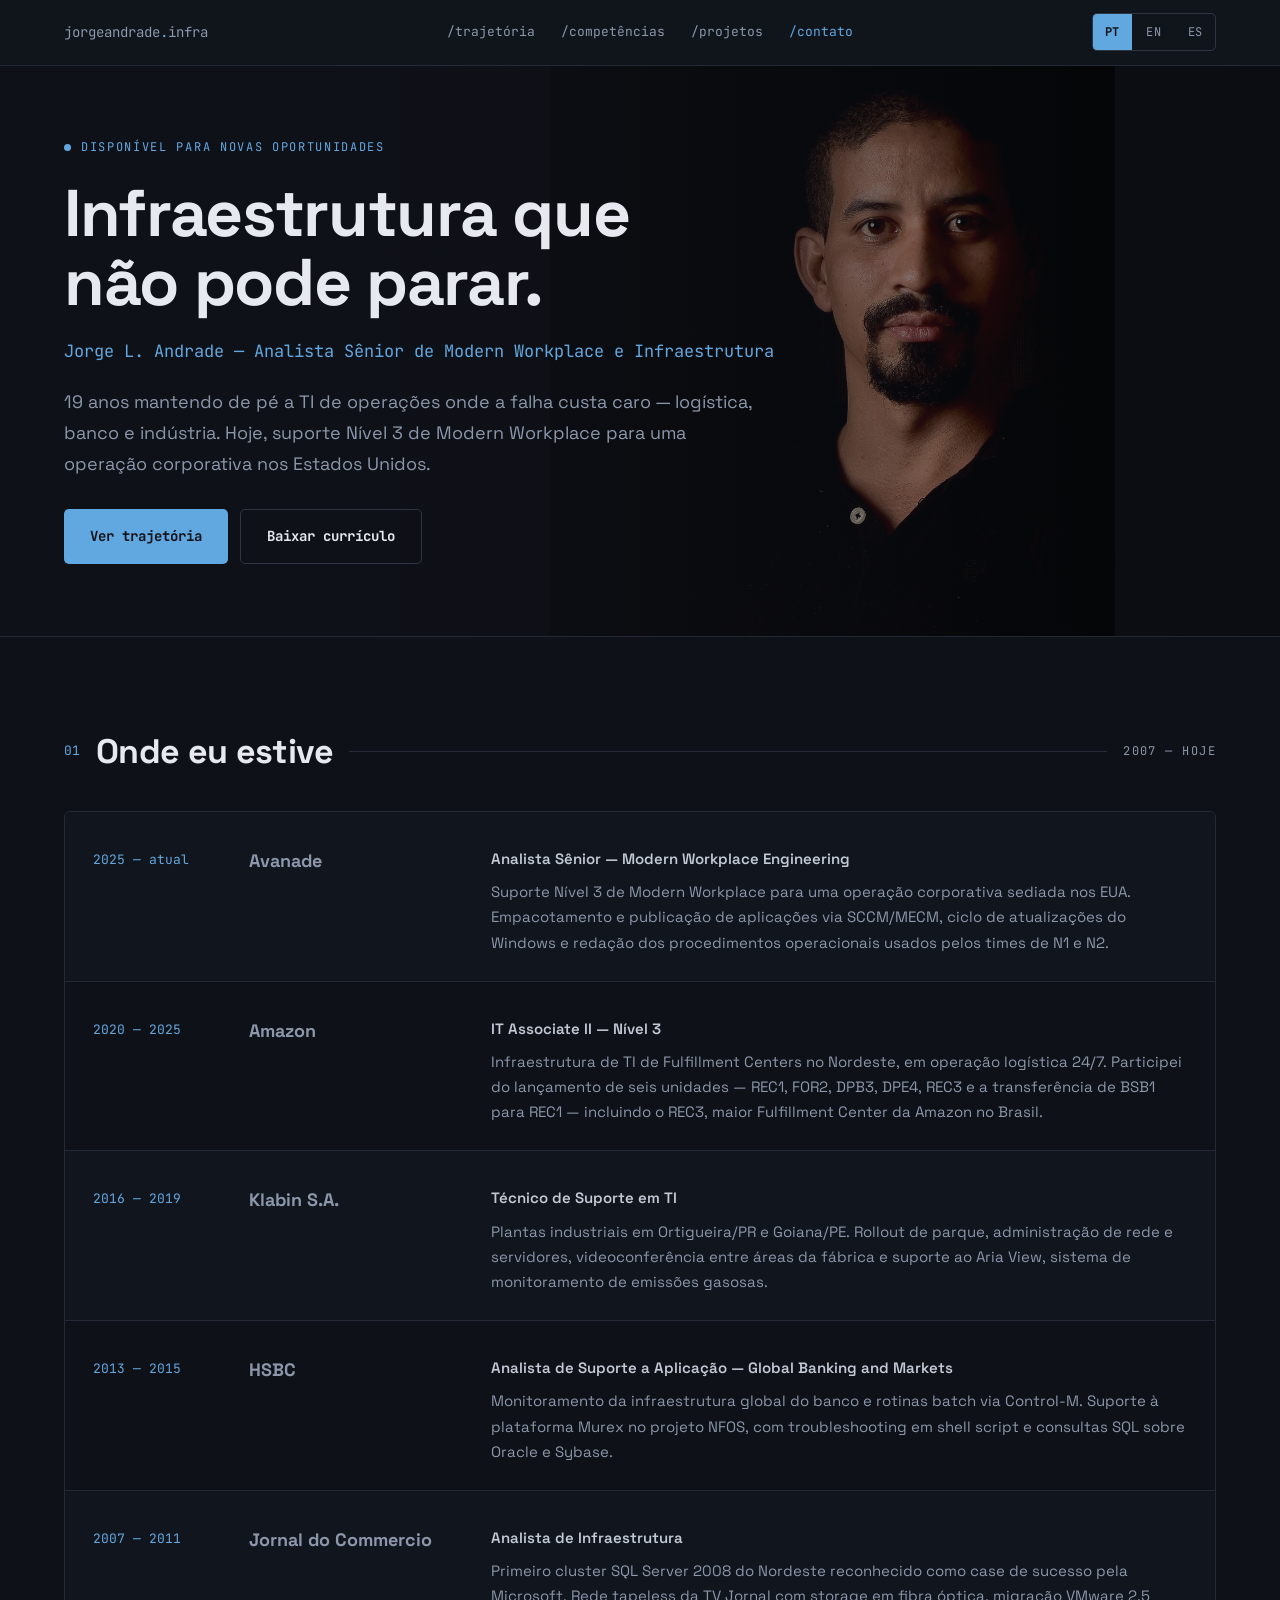
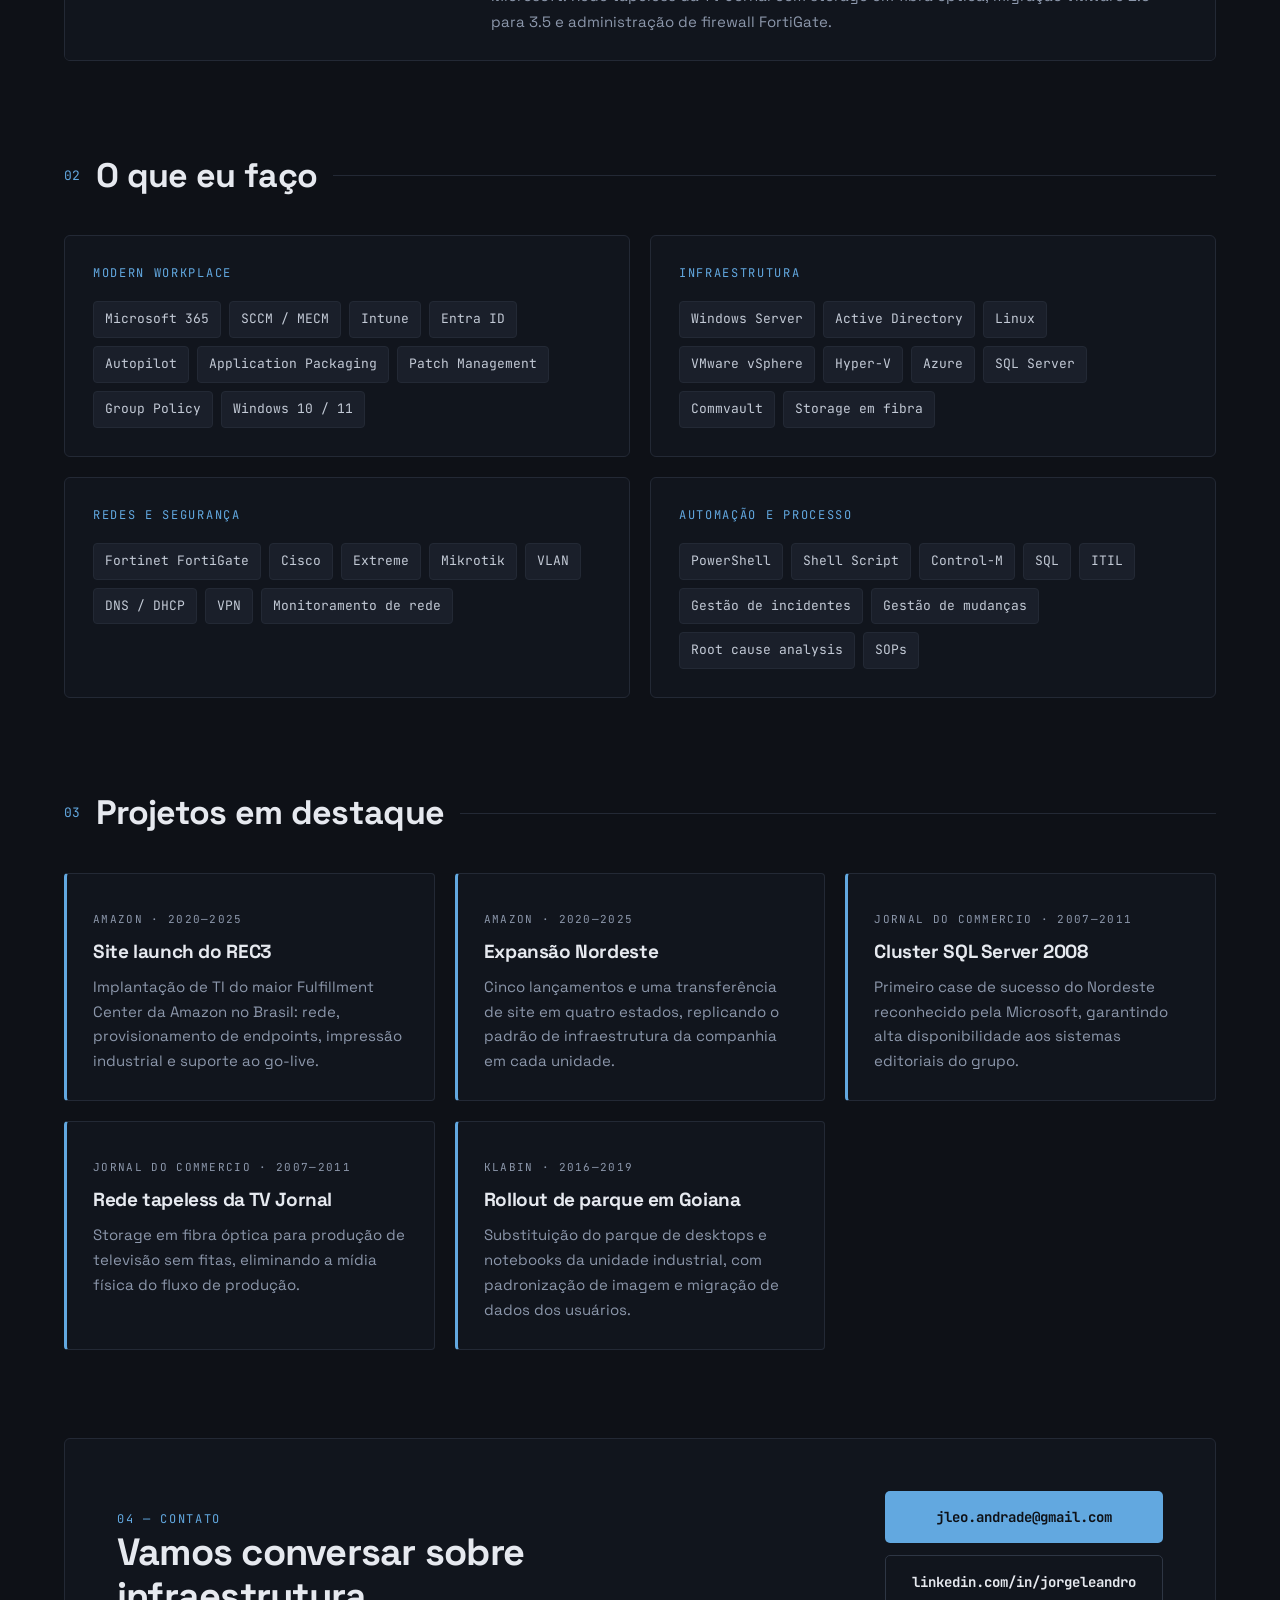
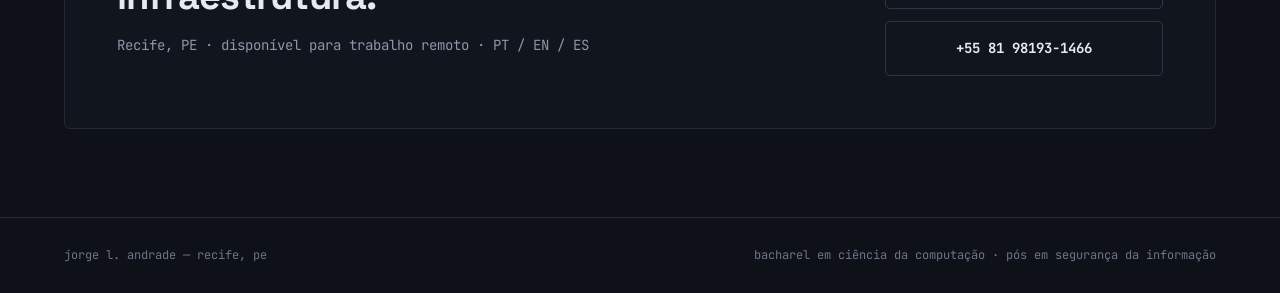
==== index.html @ c75e8c27 "Add files via upload" ====
<!doctype html>
<html lang="pt-BR">
<head>
<meta charset="utf-8">
<meta name="viewport" content="width=device-width, initial-scale=1">
<title>Jorge L. Andrade — Modern Workplace e Infraestrutura de TI</title>
<meta name="description" content="Analista Sênior de Modern Workplace e Infraestrutura. 19 anos em operações críticas: Avanade, Amazon, Klabin, HSBC. Microsoft 365, SCCM, Intune, Windows Server, VMware.">
<meta property="og:title" content="Jorge L. Andrade — Modern Workplace e Infraestrutura de TI">
<meta property="og:description" content="19 anos mantendo de pé a TI de operações onde a falha custa caro — logística, banco e indústria.">
<meta property="og:type" content="profile">
<link rel="alternate" hreflang="pt-BR" href="index.html">
<link rel="alternate" hreflang="en" href="en.html">
<link rel="alternate" hreflang="es" href="es.html">
<link rel="preconnect" href="https://fonts.googleapis.com">
<link rel="preconnect" href="https://fonts.gstatic.com" crossorigin>
<link rel="stylesheet" href="https://fonts.googleapis.com/css2?family=Space+Grotesk:wght@400;500;600;700&family=JetBrains+Mono:wght@400;500;700&display=swap">
<link rel="stylesheet" href="assets/style.css">
</head>
<body>

<a class="skip" href="#conteudo">Pular para o conteúdo</a>

<header class="topbar">
  <div class="wrap">
    <a class="brand" href="index.html">jorgeandrade<b>.</b>infra</a>
    <nav class="topnav" aria-label="Seções">
      <a href="#historico">/trajetória</a>
      <a href="#competencias">/competências</a>
      <a href="#projetos">/projetos</a>
      <a class="on" href="#contato">/contato</a>
    </nav>
    <div class="langs">
      <a href="index.html" aria-current="true" lang="pt-BR">PT</a>
      <a href="en.html" lang="en">EN</a>
      <a href="es.html" lang="es">ES</a>
    </div>
  </div>
</header>

<main id="conteudo">

  <div class="hero">
    <picture>
      <source media="(max-width: 760px)" srcset="assets/img/hero.jpg">
      <img src="assets/img/wide.jpg" alt="Retrato de Jorge L. Andrade" width="2400" height="1000" fetchpriority="high">
    </picture>
    <div class="wrap">
      <p class="eyebrow"><span class="dot" aria-hidden="true"></span><span>Disponível para novas oportunidades</span></p>
      <h1>Infraestrutura que não pode parar.</h1>
      <p class="role">Jorge L. Andrade — Analista Sênior de Modern Workplace e Infraestrutura</p>
      <p class="lead">19 anos mantendo de pé a TI de operações onde a falha custa caro — logística, banco e indústria. Hoje, suporte Nível&nbsp;3 de Modern Workplace para uma operação corporativa nos Estados Unidos.</p>
      <p class="cta">
        <a class="btn btn-fill" href="#historico">Ver trajetória</a>
        <a class="btn btn-line" href="cv.pdf">Baixar currículo</a>
      </p>
    </div>
  </div>

  <section id="historico" class="wrap">
    <div class="head">
      <span class="n">01</span>
      <h2>Onde eu estive</h2>
      <span class="rule"></span>
      <span class="meta">2007 — hoje</span>
    </div>

    <div class="history">
      <!-- LOGO: troque o <div class="co"> por <img src="assets/img/logo-avanade.svg" alt="Avanade" style="height:24px"> -->
      <article class="job">
        <p class="when">2025 — atual</p>
        <p class="co">Avanade</p>
        <div class="role-cell">
          <p class="title">Analista Sênior — Modern Workplace Engineering</p>
          <p>Suporte Nível 3 de Modern Workplace para uma operação corporativa sediada nos EUA. Empacotamento e publicação de aplicações via SCCM/MECM, ciclo de atualizações do Windows e redação dos procedimentos operacionais usados pelos times de N1 e N2.</p>
        </div>
      </article>

      <!-- LOGO: Amazon -->
      <article class="job">
        <p class="when">2020 — 2025</p>
        <p class="co">Amazon</p>
        <div class="role-cell">
          <p class="title">IT Associate II — Nível 3</p>
          <p>Infraestrutura de TI de Fulfillment Centers no Nordeste, em operação logística 24/7. Participei do lançamento de seis unidades — REC1, FOR2, DPB3, DPE4, REC3 e a transferência de BSB1 para REC1 — incluindo o REC3, maior Fulfillment Center da Amazon no Brasil.</p>
        </div>
      </article>

      <!-- LOGO: Klabin -->
      <article class="job">
        <p class="when">2016 — 2019</p>
        <p class="co">Klabin S.A.</p>
        <div class="role-cell">
          <p class="title">Técnico de Suporte em TI</p>
          <p>Plantas industriais em Ortigueira/PR e Goiana/PE. Rollout de parque, administração de rede e servidores, videoconferência entre áreas da fábrica e suporte ao Aria View, sistema de monitoramento de emissões gasosas.</p>
        </div>
      </article>

      <!-- LOGO: HSBC -->
      <article class="job">
        <p class="when">2013 — 2015</p>
        <p class="co">HSBC</p>
        <div class="role-cell">
          <p class="title">Analista de Suporte a Aplicação — Global Banking and Markets</p>
          <p>Monitoramento da infraestrutura global do banco e rotinas batch via Control-M. Suporte à plataforma Murex no projeto NFOS, com troubleshooting em shell script e consultas SQL sobre Oracle e Sybase.</p>
        </div>
      </article>

      <!-- LOGO: Sistema Jornal do Commercio -->
      <article class="job">
        <p class="when">2007 — 2011</p>
        <p class="co">Jornal do Commercio</p>
        <div class="role-cell">
          <p class="title">Analista de Infraestrutura</p>
          <p>Primeiro cluster SQL Server 2008 do Nordeste reconhecido como case de sucesso pela Microsoft. Rede tapeless da TV Jornal com storage em fibra óptica, migração VMware 2.5 para 3.5 e administração de firewall FortiGate.</p>
        </div>
      </article>
    </div>
  </section>

  <section id="competencias" class="wrap">
    <div class="head">
      <span class="n">02</span>
      <h2>O que eu faço</h2>
      <span class="rule"></span>
    </div>

    <div class="grid-2">
      <div class="card">
        <p class="kicker">Modern Workplace</p>
        <p class="chips">
          <span>Microsoft 365</span><span>SCCM / MECM</span><span>Intune</span><span>Entra ID</span>
          <span>Autopilot</span><span>Application Packaging</span><span>Patch Management</span>
          <span>Group Policy</span><span>Windows 10 / 11</span>
        </p>
      </div>
      <div class="card">
        <p class="kicker">Infraestrutura</p>
        <p class="chips">
          <span>Windows Server</span><span>Active Directory</span><span>Linux</span>
          <span>VMware vSphere</span><span>Hyper-V</span><span>Azure</span>
          <span>SQL Server</span><span>Commvault</span><span>Storage em fibra</span>
        </p>
      </div>
      <div class="card">
        <p class="kicker">Redes e Segurança</p>
        <p class="chips">
          <span>Fortinet FortiGate</span><span>Cisco</span><span>Extreme</span><span>Mikrotik</span>
          <span>VLAN</span><span>DNS / DHCP</span><span>VPN</span><span>Monitoramento de rede</span>
        </p>
      </div>
      <div class="card">
        <p class="kicker">Automação e Processo</p>
        <p class="chips">
          <span>PowerShell</span><span>Shell Script</span><span>Control-M</span><span>SQL</span>
          <span>ITIL</span><span>Gestão de incidentes</span><span>Gestão de mudanças</span>
          <span>Root cause analysis</span><span>SOPs</span>
        </p>
      </div>
    </div>
  </section>

  <section id="projetos" class="wrap">
    <div class="head">
      <span class="n">03</span>
      <h2>Projetos em destaque</h2>
      <span class="rule"></span>
    </div>

    <div class="grid-3">
      <article class="proj">
        <p class="kicker">Amazon · 2020—2025</p>
        <h3>Site launch do REC3</h3>
        <p>Implantação de TI do maior Fulfillment Center da Amazon no Brasil: rede, provisionamento de endpoints, impressão industrial e suporte ao go-live.</p>
      </article>
      <article class="proj">
        <p class="kicker">Amazon · 2020—2025</p>
        <h3>Expansão Nordeste</h3>
        <p>Cinco lançamentos e uma transferência de site em quatro estados, replicando o padrão de infraestrutura da companhia em cada unidade.</p>
      </article>
      <article class="proj">
        <p class="kicker">Jornal do Commercio · 2007—2011</p>
        <h3>Cluster SQL Server 2008</h3>
        <p>Primeiro case de sucesso do Nordeste reconhecido pela Microsoft, garantindo alta disponibilidade aos sistemas editoriais do grupo.</p>
      </article>
      <article class="proj">
        <p class="kicker">Jornal do Commercio · 2007—2011</p>
        <h3>Rede tapeless da TV Jornal</h3>
        <p>Storage em fibra óptica para produção de televisão sem fitas, eliminando a mídia física do fluxo de produção.</p>
      </article>
      <article class="proj">
        <p class="kicker">Klabin · 2016—2019</p>
        <h3>Rollout de parque em Goiana</h3>
        <p>Substituição do parque de desktops e notebooks da unidade industrial, com padronização de imagem e migração de dados dos usuários.</p>
      </article>
    </div>
  </section>

  <section id="contato" class="wrap">
    <div class="contact">
      <div>
        <p class="kicker">04 — Contato</p>
        <h2>Vamos conversar sobre<br>infraestrutura.</h2>
        <p class="where">Recife, PE · disponível para trabalho remoto · PT / EN / ES</p>
      </div>
      <div class="links">
        <a class="btn btn-fill" href="mailto:jleo.andrade@gmail.com">jleo.andrade@gmail.com</a>
        <a class="btn btn-line" href="https://www.linkedin.com/in/jorgeleandro/">linkedin.com/in/jorgeleandro</a>
        <a class="btn btn-line" href="tel:+5581981931466">+55 81 98193-1466</a>
      </div>
    </div>
  </section>

</main>

<footer>
  <div class="wrap">
    <span>jorge l. andrade — recife, pe</span>
    <span>bacharel em ciência da computação · pós em segurança da informação</span>
  </div>
</footer>

</body>
</html>
---- assets/style.css ----
:root {
  --bg: #0E1117;
  --panel: #11151D;
  --chip: #1A1F2A;
  --line: #232935;
  --line-2: #2E3644;
  --ink: #E6E9EF;
  --ink-2: #C3CAD6;
  --muted: #8C97AB;
  --muted-2: #6B7688;
  --accent: #62A8E0;
  --accent-hi: #8FC4EE;
  --sans: 'Space Grotesk', system-ui, -apple-system, sans-serif;
  --mono: 'JetBrains Mono', ui-monospace, 'SFMono-Regular', monospace;
  --pad: clamp(20px, 5vw, 64px);
}

* { box-sizing: border-box; }

html { scroll-behavior: smooth; }
@media (prefers-reduced-motion: reduce) { html { scroll-behavior: auto; } }

body {
  margin: 0;
  background: var(--bg);
  color: var(--ink);
  font-family: var(--sans);
  font-size: 17px;
  line-height: 1.6;
  -webkit-font-smoothing: antialiased;
}

a { color: var(--accent); text-decoration: none; }
a:hover { color: var(--accent-hi); text-decoration: underline; }
a:focus-visible,
button:focus-visible { outline: 2px solid var(--accent); outline-offset: 3px; border-radius: 3px; }

h1, h2, h3 { margin: 0; letter-spacing: -0.02em; }
p { margin: 0; }
img { display: block; max-width: 100%; }

.skip {
  position: absolute; left: -9999px; top: 0;
  background: var(--accent); color: var(--bg);
  padding: 12px 20px; font-weight: 700; z-index: 10;
}
.skip:focus { left: 0; }

.wrap { max-width: 1280px; margin: 0 auto; padding-inline: var(--pad); }

/* ---------- barra superior ---------- */

.topbar {
  position: sticky; top: 0; z-index: 5;
  background: rgba(17, 21, 29, 0.92);
  backdrop-filter: blur(8px);
  border-bottom: 1px solid var(--line);
}
.topbar .wrap {
  min-height: 60px;
  display: flex; align-items: center; justify-content: space-between;
  gap: 16px; flex-wrap: wrap; padding-block: 10px;
}
.brand { font-family: var(--mono); font-size: 14px; color: var(--muted); }
.brand:hover { color: var(--ink); text-decoration: none; }
.brand b { color: var(--accent); font-weight: 400; }

.topnav { display: flex; align-items: center; gap: 4px 22px; flex-wrap: wrap; }
.topnav a {
  font-family: var(--mono); font-size: 13px; color: var(--muted);
  padding: 12px 2px; min-height: 44px; display: inline-flex; align-items: center;
}
.topnav a:hover { color: var(--ink); text-decoration: none; }
.topnav a.on { color: var(--accent); }

.langs { display: flex; gap: 2px; border: 1px solid var(--line-2); border-radius: 5px; overflow: hidden; }
.langs a {
  font-family: var(--mono); font-size: 12px; letter-spacing: 0.06em;
  color: var(--muted); padding: 0 12px; min-height: 36px;
  display: inline-flex; align-items: center;
}
.langs a:hover { color: var(--ink); background: var(--chip); text-decoration: none; }
.langs a[aria-current="true"] { background: var(--accent); color: var(--bg); font-weight: 700; }

/* ---------- hero ---------- */

.hero { position: relative; overflow: hidden; border-bottom: 1px solid var(--line); }
.hero picture, .hero img {
  position: absolute; inset: 0; width: 100%; height: 100%;
  object-fit: cover; object-position: 74% 28%;
}
.hero::after {
  content: ""; position: absolute; inset: 0;
  background: linear-gradient(90deg, var(--bg) 26%, rgba(14,17,23,0.62) 58%, rgba(14,17,23,0.18) 100%);
}
.hero .wrap {
  position: relative; z-index: 2;
  min-height: 560px; display: flex; flex-direction: column; justify-content: center;
  gap: 22px; padding-block: 72px;
}
.eyebrow { display: flex; align-items: center; gap: 10px; }
.eyebrow span {
  font-family: var(--mono); font-size: 12px; letter-spacing: 0.14em;
  text-transform: uppercase; color: var(--accent);
}
.dot { width: 7px; height: 7px; border-radius: 50%; background: var(--accent); flex-shrink: 0; }

.hero h1 {
  font-size: clamp(38px, 6.4vw, 66px); line-height: 1.04; font-weight: 700;
  max-width: 14ch;
}
.role { font-family: var(--mono); font-size: clamp(14px, 2vw, 17px); color: var(--accent); }
.lead { font-size: clamp(16px, 2vw, 18px); line-height: 1.7; color: var(--muted); max-width: 58ch; }

.cta { display: flex; gap: 12px; flex-wrap: wrap; padding-top: 8px; }
.btn {
  font-family: var(--mono); font-size: 14px; font-weight: 700;
  padding: 15px 26px; border-radius: 5px; min-height: 48px;
  display: inline-flex; align-items: center; justify-content: center;
}
.btn:hover { text-decoration: none; }
.btn-fill { background: var(--accent); color: var(--bg); }
.btn-fill:hover { background: var(--accent-hi); color: var(--bg); }
.btn-line { border: 1px solid var(--line-2); color: var(--ink); }
.btn-line:hover { border-color: var(--accent); color: var(--accent); }

/* ---------- seções ---------- */

section { padding-block: clamp(56px, 8vw, 88px) 0; }
section:last-of-type { padding-bottom: clamp(56px, 8vw, 88px); }

.head { display: flex; align-items: center; gap: 16px; padding-bottom: 32px; }
.head .n { font-family: var(--mono); font-size: 13px; color: var(--accent); flex-shrink: 0; }
.head h2 { font-size: clamp(26px, 3.6vw, 34px); font-weight: 700; }
.head .rule { flex-grow: 1; height: 1px; background: var(--line); }
.head .meta {
  font-family: var(--mono); font-size: 12px; letter-spacing: 0.12em;
  text-transform: uppercase; color: var(--muted); flex-shrink: 0;
}

/* ---------- histórico ---------- */

.history { border: 1px solid var(--line); border-radius: 6px; overflow: hidden; }
.job {
  display: grid; grid-template-columns: 124px 210px 1fr; gap: 32px;
  padding: 26px 28px; border-bottom: 1px solid var(--line); background: var(--bg);
}
.job:nth-child(odd) { background: var(--panel); }
.job:last-child { border-bottom: 0; }
.job .when { font-family: var(--mono); font-size: 13px; color: var(--accent); padding-top: 3px; }
.job .co { font-size: 18px; font-weight: 700; }
.job .title { font-size: 15px; font-weight: 600; color: var(--ink-2); }
.job p { margin-top: 8px; font-size: 15px; line-height: 1.68; color: var(--muted); }

/* ---------- competências ---------- */

.grid-2 { display: grid; grid-template-columns: repeat(2, minmax(0, 1fr)); gap: 20px; }
.grid-3 { display: grid; grid-template-columns: repeat(3, minmax(0, 1fr)); gap: 20px; }

.card {
  background: var(--panel); border: 1px solid var(--line);
  border-radius: 6px; padding: 28px;
}
.card .kicker {
  font-family: var(--mono); font-size: 12px; letter-spacing: 0.14em;
  text-transform: uppercase; color: var(--accent);
}
.chips { display: flex; flex-wrap: wrap; gap: 8px; padding-top: 18px; }
.chips span {
  font-family: var(--mono); font-size: 13px; color: var(--ink-2);
  background: var(--chip); border: 1px solid var(--line);
  border-radius: 4px; padding: 7px 11px;
}

/* ---------- projetos ---------- */

.proj {
  background: var(--panel); border: 1px solid var(--line);
  border-left: 3px solid var(--accent); border-radius: 4px; padding: 26px;
}
.proj .kicker {
  font-family: var(--mono); font-size: 11px; letter-spacing: 0.12em;
  text-transform: uppercase; color: var(--muted);
}
.proj h3 { font-size: 19px; font-weight: 700; padding-top: 12px; line-height: 1.3; }
.proj p { padding-top: 10px; font-size: 15px; line-height: 1.66; color: var(--muted); }

/* ---------- contato ---------- */

.contact {
  background: var(--panel); border: 1px solid var(--line); border-radius: 6px;
  padding: clamp(32px, 5vw, 52px);
  display: flex; align-items: center; justify-content: space-between;
  gap: 40px; flex-wrap: wrap;
}
.contact h2 { font-size: clamp(26px, 3.8vw, 38px); font-weight: 700; line-height: 1.16; }
.contact .kicker {
  font-family: var(--mono); font-size: 12px; letter-spacing: 0.14em;
  text-transform: uppercase; color: var(--accent);
}
.contact .where { font-family: var(--mono); font-size: 14px; color: var(--muted); padding-top: 16px; }
.contact .links { display: flex; flex-direction: column; gap: 12px; flex-shrink: 0; }
.contact .links .btn { justify-content: center; }

footer {
  border-top: 1px solid var(--line);
  padding-block: 28px;
  font-family: var(--mono); font-size: 12px; color: var(--muted-2);
}
footer .wrap { display: flex; justify-content: space-between; gap: 16px; flex-wrap: wrap; }

/* ---------- responsivo ---------- */

@media (max-width: 980px) {
  .job { grid-template-columns: 110px 1fr; gap: 12px 24px; }
  .job .role-cell { grid-column: 2; }
  .grid-3 { grid-template-columns: repeat(2, minmax(0, 1fr)); }
}

@media (max-width: 760px) {
  body { font-size: 16px; }
  .hero .wrap { min-height: 480px; padding-block: 56px; }
  .hero::after { background: linear-gradient(180deg, rgba(14,17,23,0.55) 0%, rgba(14,17,23,0.88) 55%, var(--bg) 100%); }
  .hero img { object-position: center 18%; }
  .hero h1 { max-width: none; }
  .grid-2, .grid-3 { grid-template-columns: minmax(0, 1fr); }
  .job { grid-template-columns: minmax(0, 1fr); gap: 6px; padding: 24px 20px; }
  .job .role-cell { grid-column: auto; }
  .job .when { padding-top: 0; }
  .contact { flex-direction: column; align-items: flex-start; }
  .contact .links { width: 100%; }
  .head { flex-wrap: wrap; }
  .head .rule { display: none; }
  footer .wrap { flex-direction: column; gap: 6px; }
}
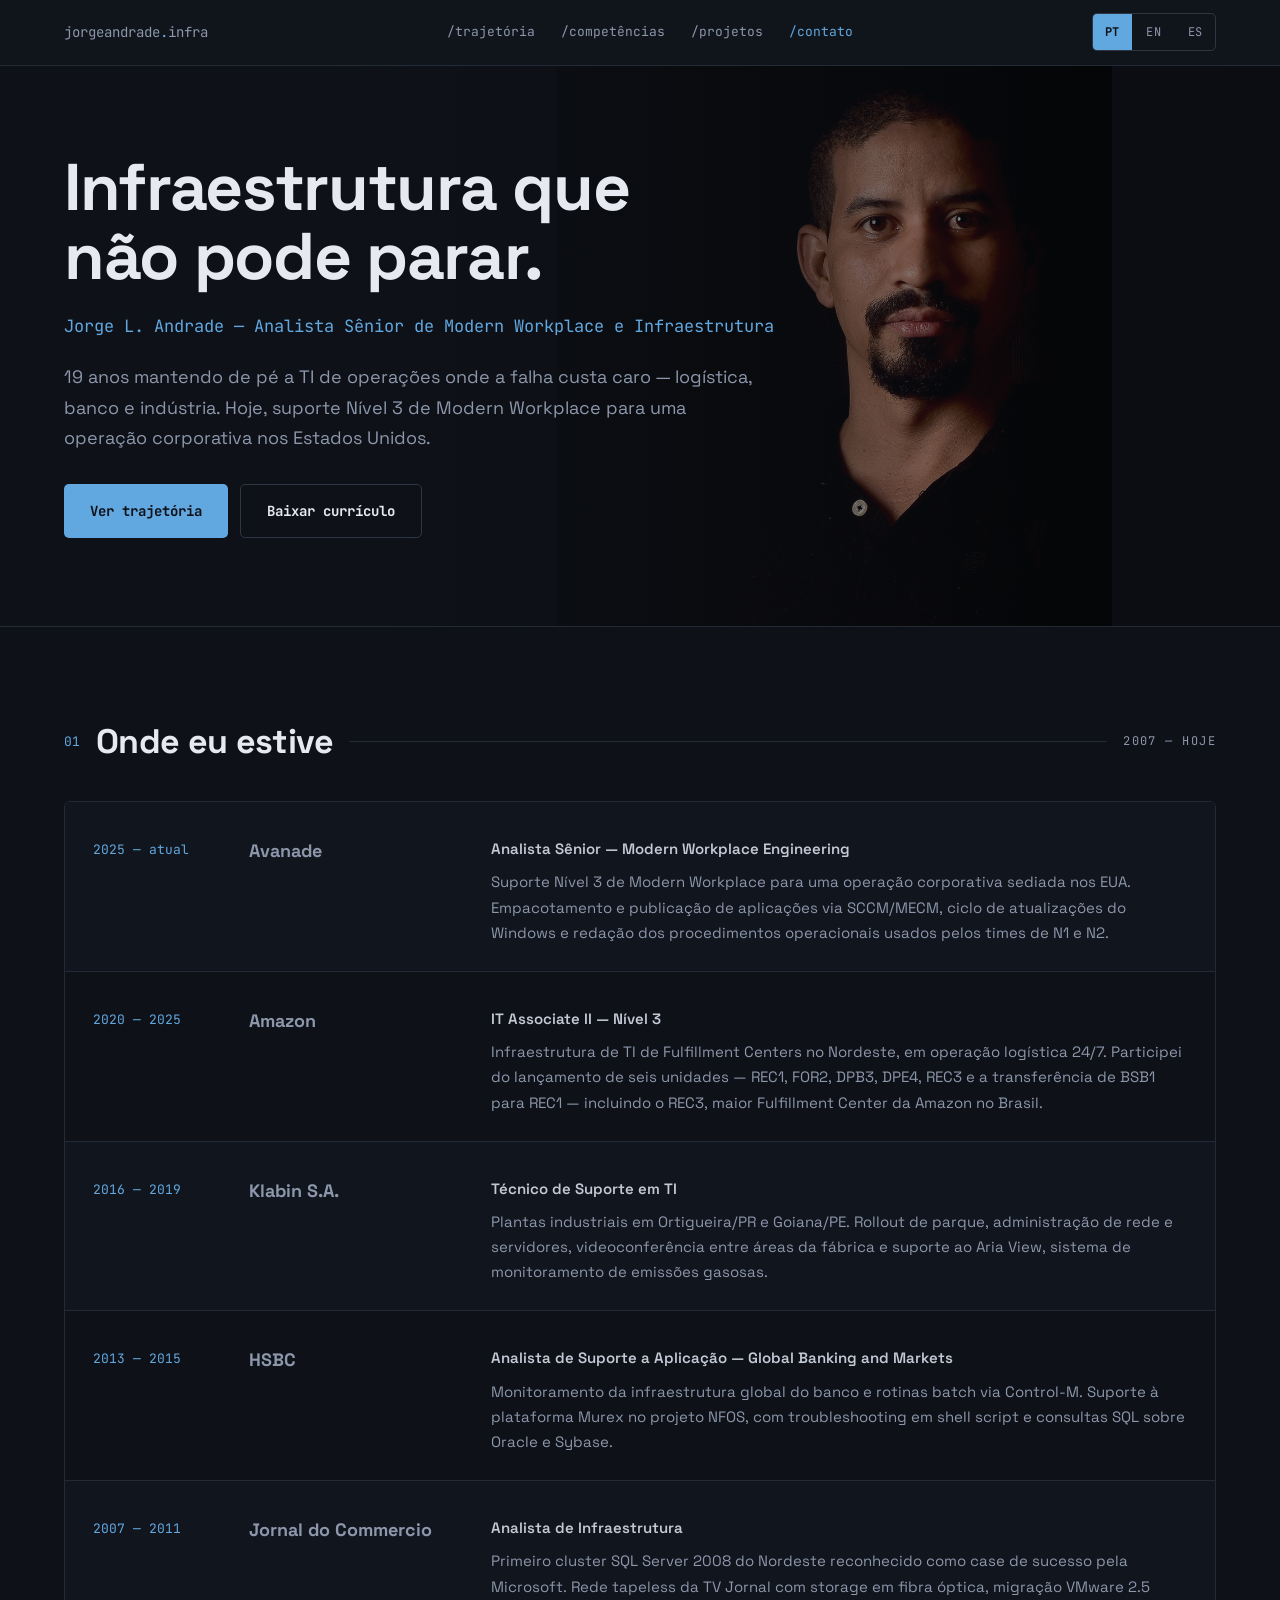
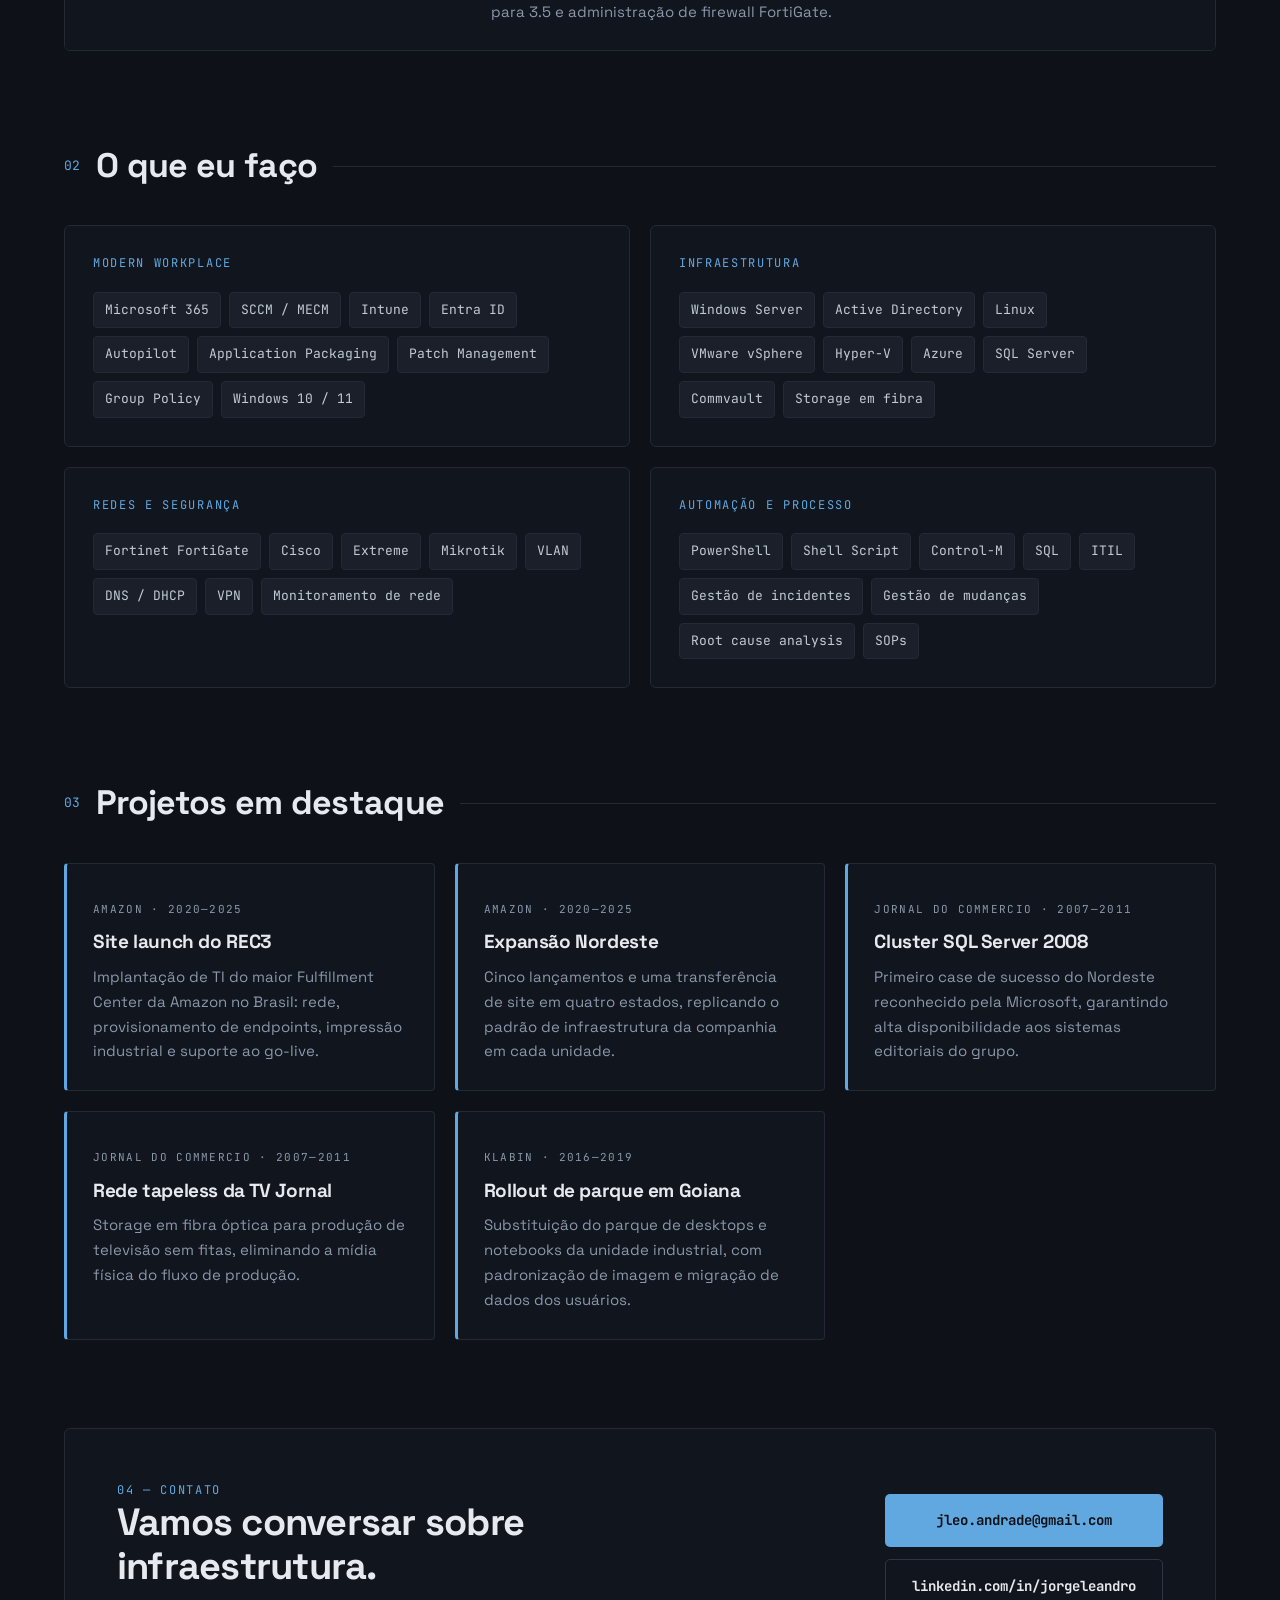
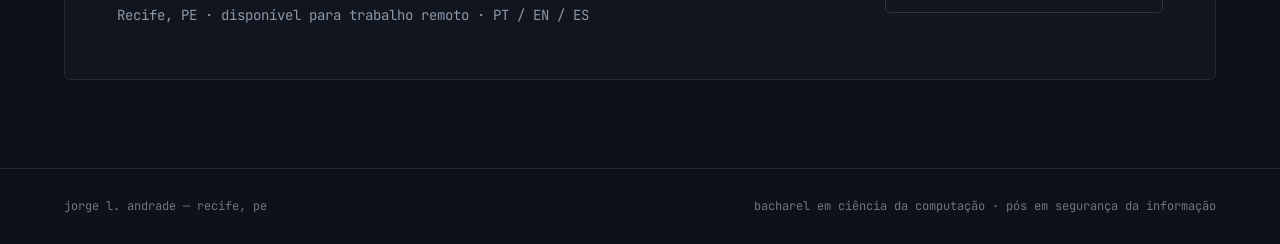
==== commit 25d200e6: "Add files via upload" ====
--- a/index.html
+++ b/index.html
@@ -45,7 +45,6 @@
       <img src="assets/img/wide.jpg" alt="Retrato de Jorge L. Andrade" width="2400" height="1000" fetchpriority="high">
     </picture>
     <div class="wrap">
-      <p class="eyebrow"><span class="dot" aria-hidden="true"></span><span>Disponível para novas oportunidades</span></p>
       <h1>Infraestrutura que não pode parar.</h1>
       <p class="role">Jorge L. Andrade — Analista Sênior de Modern Workplace e Infraestrutura</p>
       <p class="lead">19 anos mantendo de pé a TI de operações onde a falha custa caro — logística, banco e indústria. Hoje, suporte Nível&nbsp;3 de Modern Workplace para uma operação corporativa nos Estados Unidos.</p>
@@ -205,7 +204,6 @@
       <div class="links">
         <a class="btn btn-fill" href="mailto:jleo.andrade@gmail.com">jleo.andrade@gmail.com</a>
         <a class="btn btn-line" href="https://www.linkedin.com/in/jorgeleandro/">linkedin.com/in/jorgeleandro</a>
-        <a class="btn btn-line" href="tel:+5581981931466">+55 81 98193-1466</a>
       </div>
     </div>
   </section>
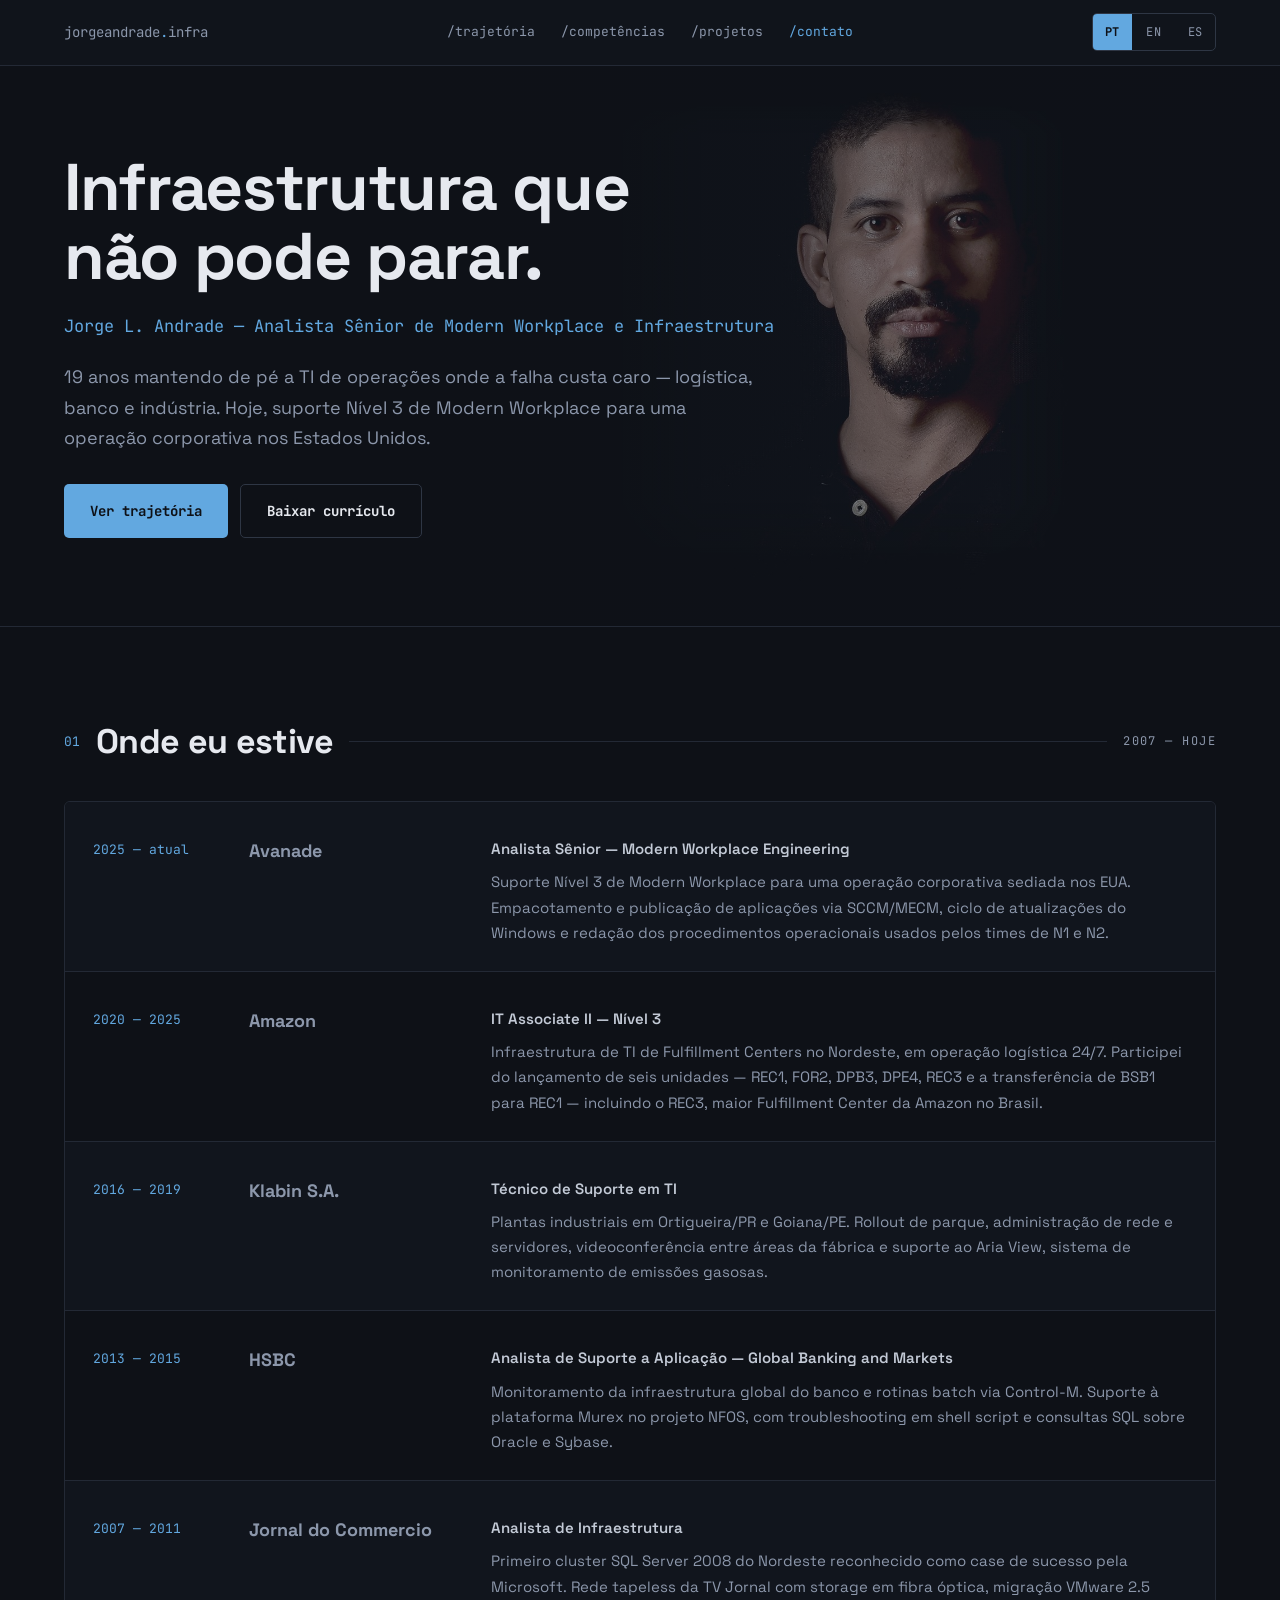
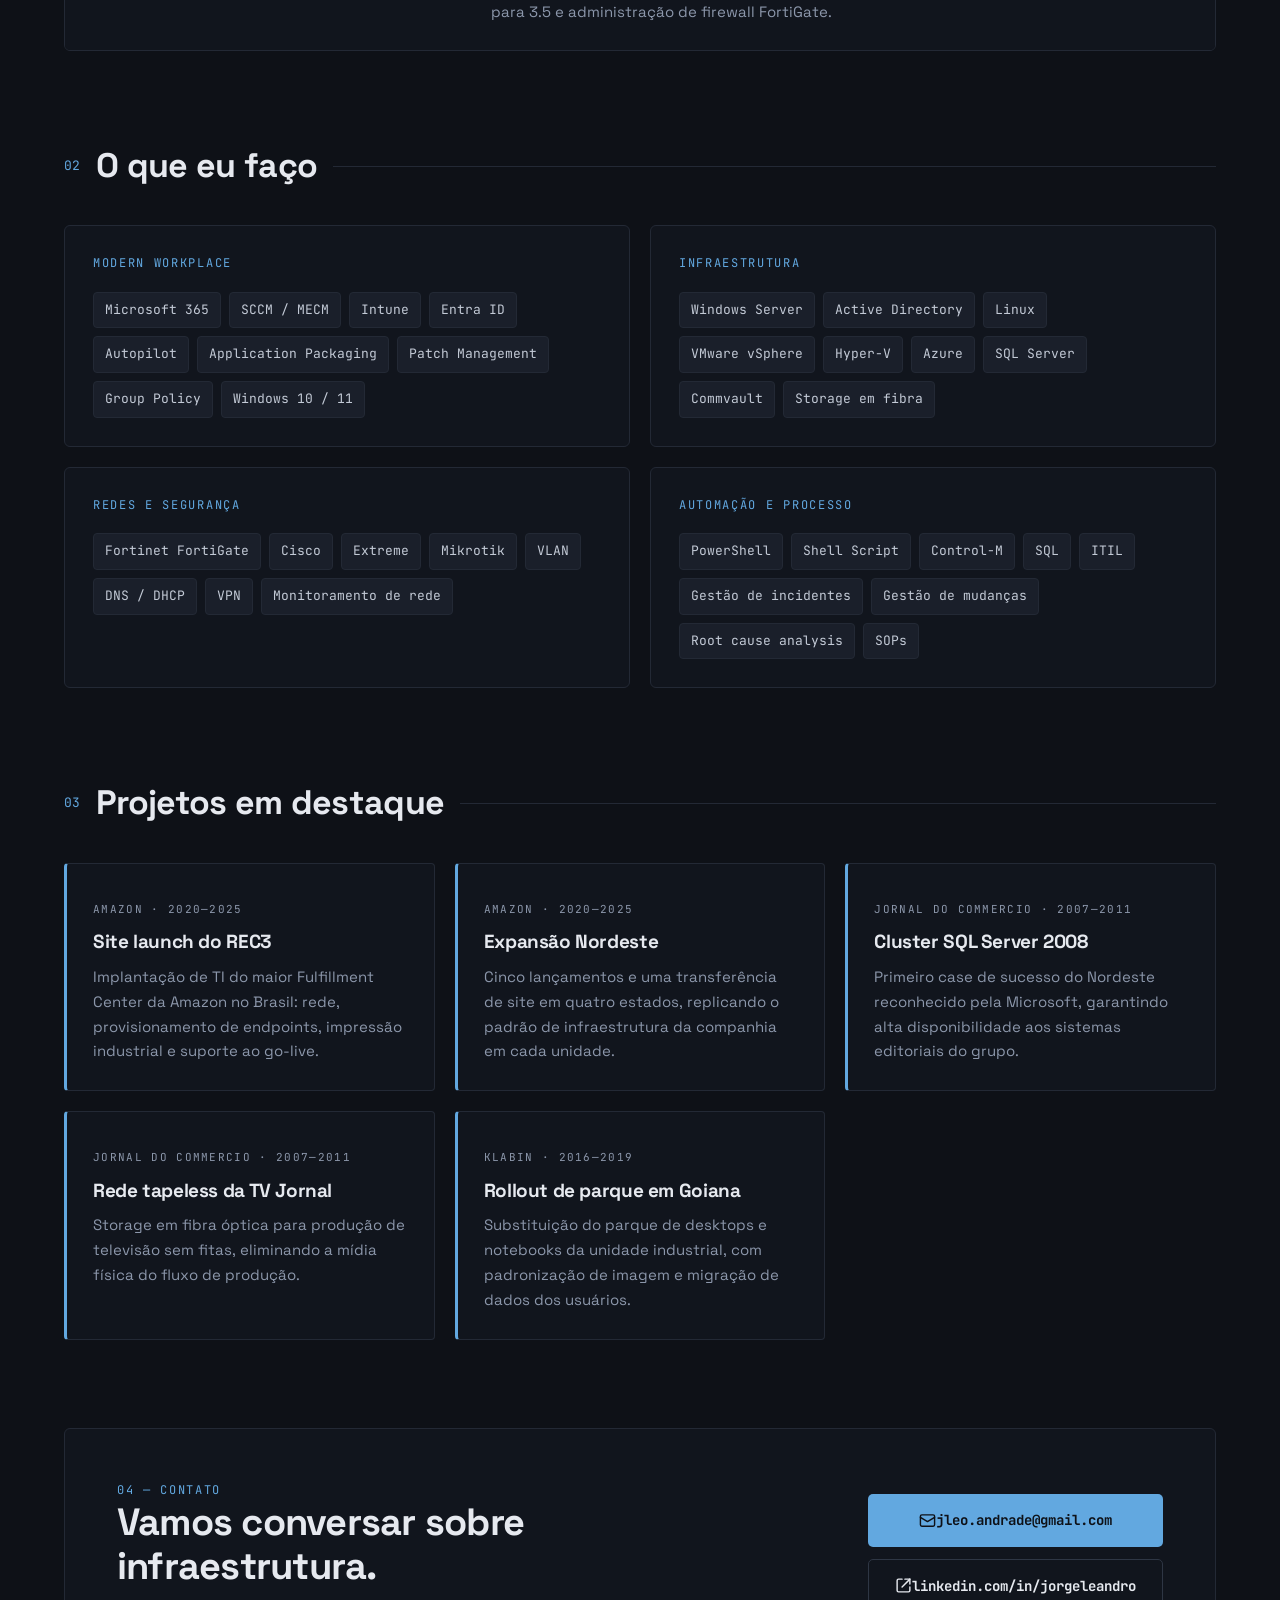
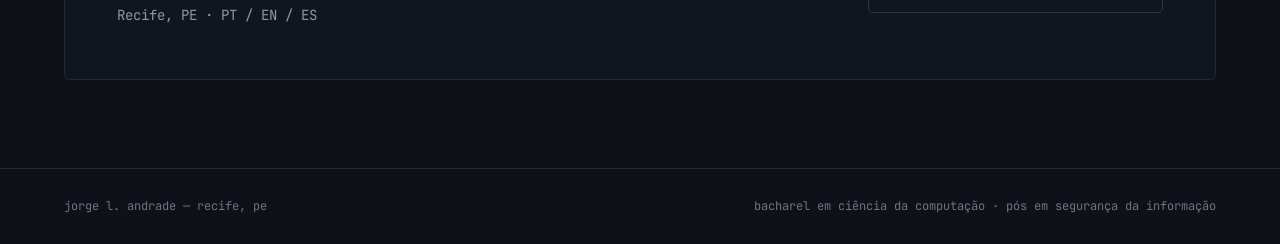
==== commit 92ac652c: "Add files via upload" ====
--- a/index.html
+++ b/index.html
@@ -50,7 +50,7 @@
       <p class="lead">19 anos mantendo de pé a TI de operações onde a falha custa caro — logística, banco e indústria. Hoje, suporte Nível&nbsp;3 de Modern Workplace para uma operação corporativa nos Estados Unidos.</p>
       <p class="cta">
         <a class="btn btn-fill" href="#historico">Ver trajetória</a>
-        <a class="btn btn-line" href="cv.pdf">Baixar currículo</a>
+        <a class="btn btn-line" href="cv/cv.pdf">Baixar currículo</a>
       </p>
     </div>
   </div>
@@ -199,11 +199,11 @@
       <div>
         <p class="kicker">04 — Contato</p>
         <h2>Vamos conversar sobre<br>infraestrutura.</h2>
-        <p class="where">Recife, PE · disponível para trabalho remoto · PT / EN / ES</p>
+        <p class="where">Recife, PE · PT / EN / ES</p>
       </div>
       <div class="links">
-        <a class="btn btn-fill" href="mailto:jleo.andrade@gmail.com">jleo.andrade@gmail.com</a>
-        <a class="btn btn-line" href="https://www.linkedin.com/in/jorgeleandro/">linkedin.com/in/jorgeleandro</a>
+        <a class="btn btn-fill" href="mailto:jleo.andrade@gmail.com"><svg width="17" height="17" viewBox="0 0 24 24" fill="none" stroke="currentColor" stroke-width="2" stroke-linecap="round" stroke-linejoin="round" aria-hidden="true"><rect x="2" y="4" width="20" height="16" rx="2"/><path d="m2 7.5 10 6 10-6"/></svg>jleo.andrade@gmail.com</a>
+        <a class="btn btn-line" href="https://www.linkedin.com/in/jorgeleandro/"><svg width="17" height="17" viewBox="0 0 24 24" fill="none" stroke="currentColor" stroke-width="2" stroke-linecap="round" stroke-linejoin="round" aria-hidden="true"><path d="M14 3h7v7"/><path d="M10 14 21 3"/><path d="M21 14v5a2 2 0 0 1-2 2H5a2 2 0 0 1-2-2V5a2 2 0 0 1 2-2h5"/></svg>linkedin.com/in/jorgeleandro</a>
       </div>
     </div>
   </section>
--- a/assets/style.css
+++ b/assets/style.css
@@ -98,13 +98,6 @@
   min-height: 560px; display: flex; flex-direction: column; justify-content: center;
   gap: 22px; padding-block: 72px;
 }
-.eyebrow { display: flex; align-items: center; gap: 10px; }
-.eyebrow span {
-  font-family: var(--mono); font-size: 12px; letter-spacing: 0.14em;
-  text-transform: uppercase; color: var(--accent);
-}
-.dot { width: 7px; height: 7px; border-radius: 50%; background: var(--accent); flex-shrink: 0; }
-
 .hero h1 {
   font-size: clamp(38px, 6.4vw, 66px); line-height: 1.04; font-weight: 700;
   max-width: 14ch;
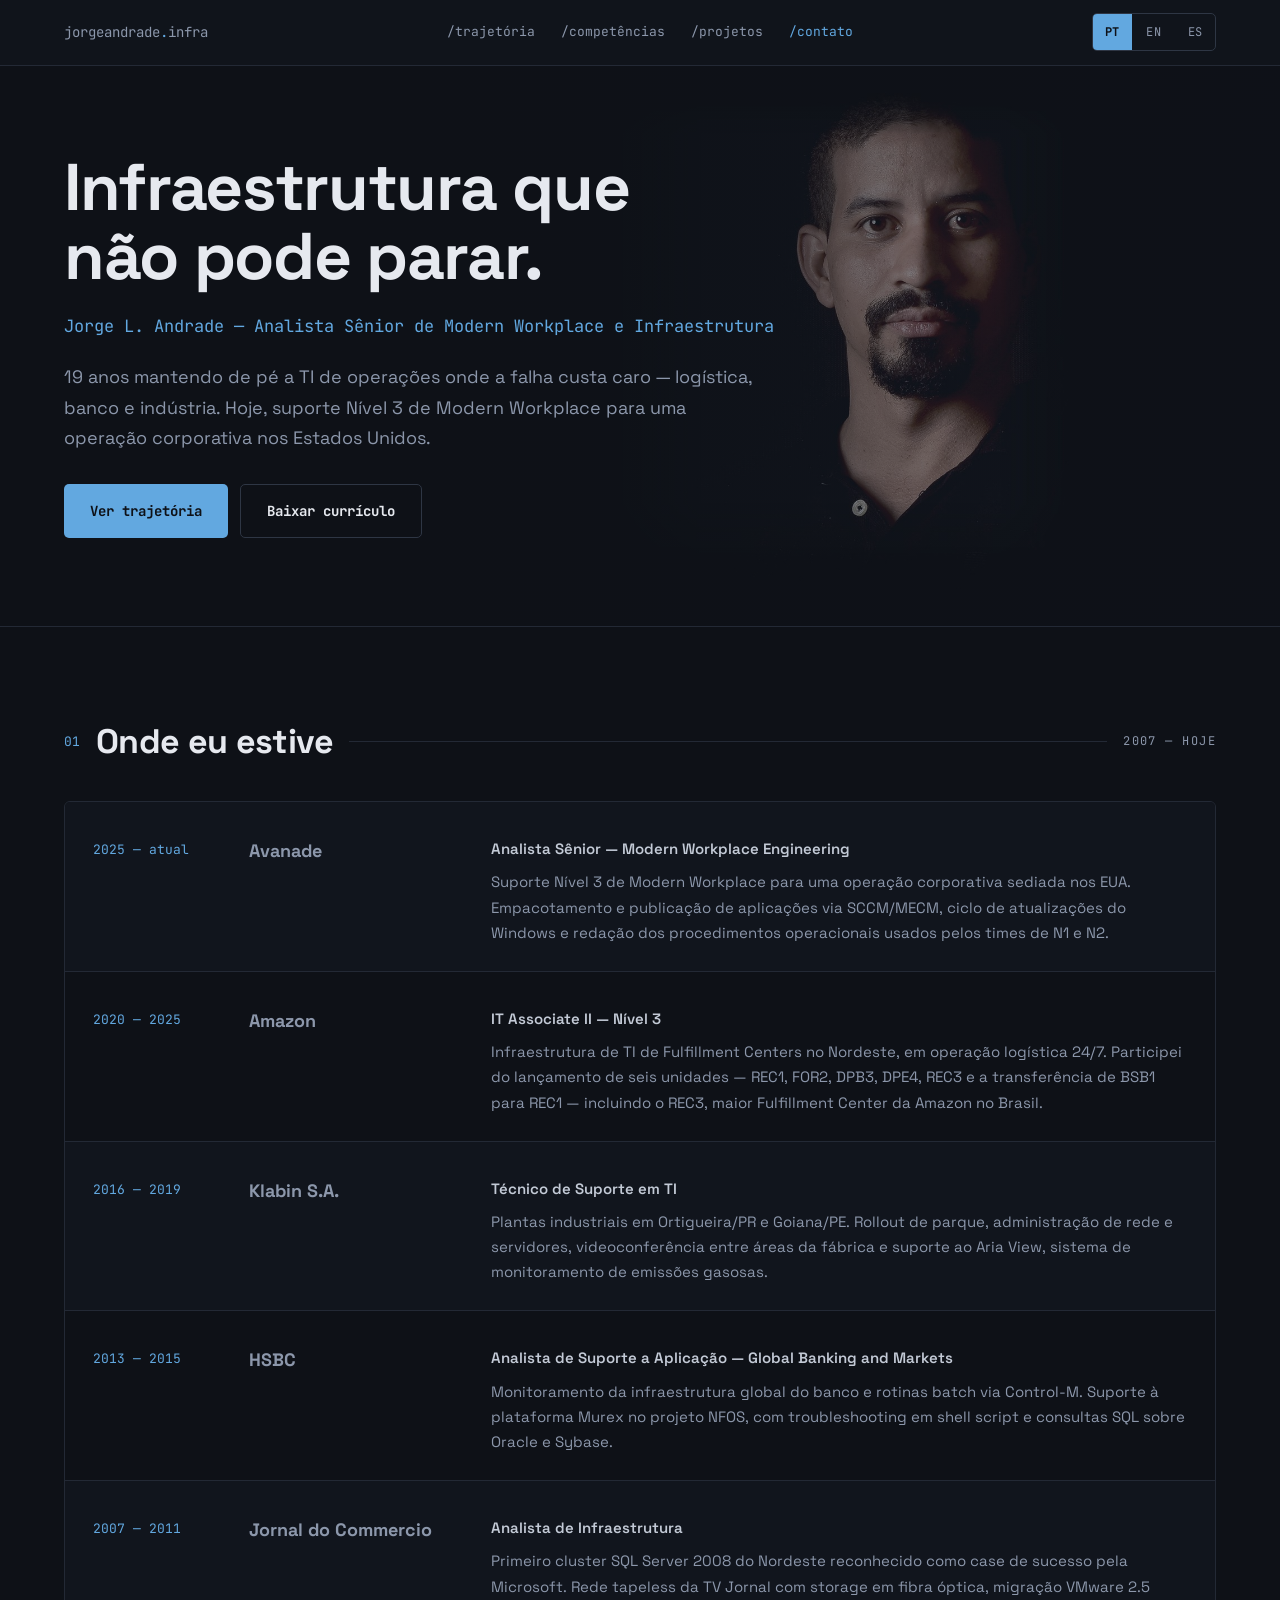
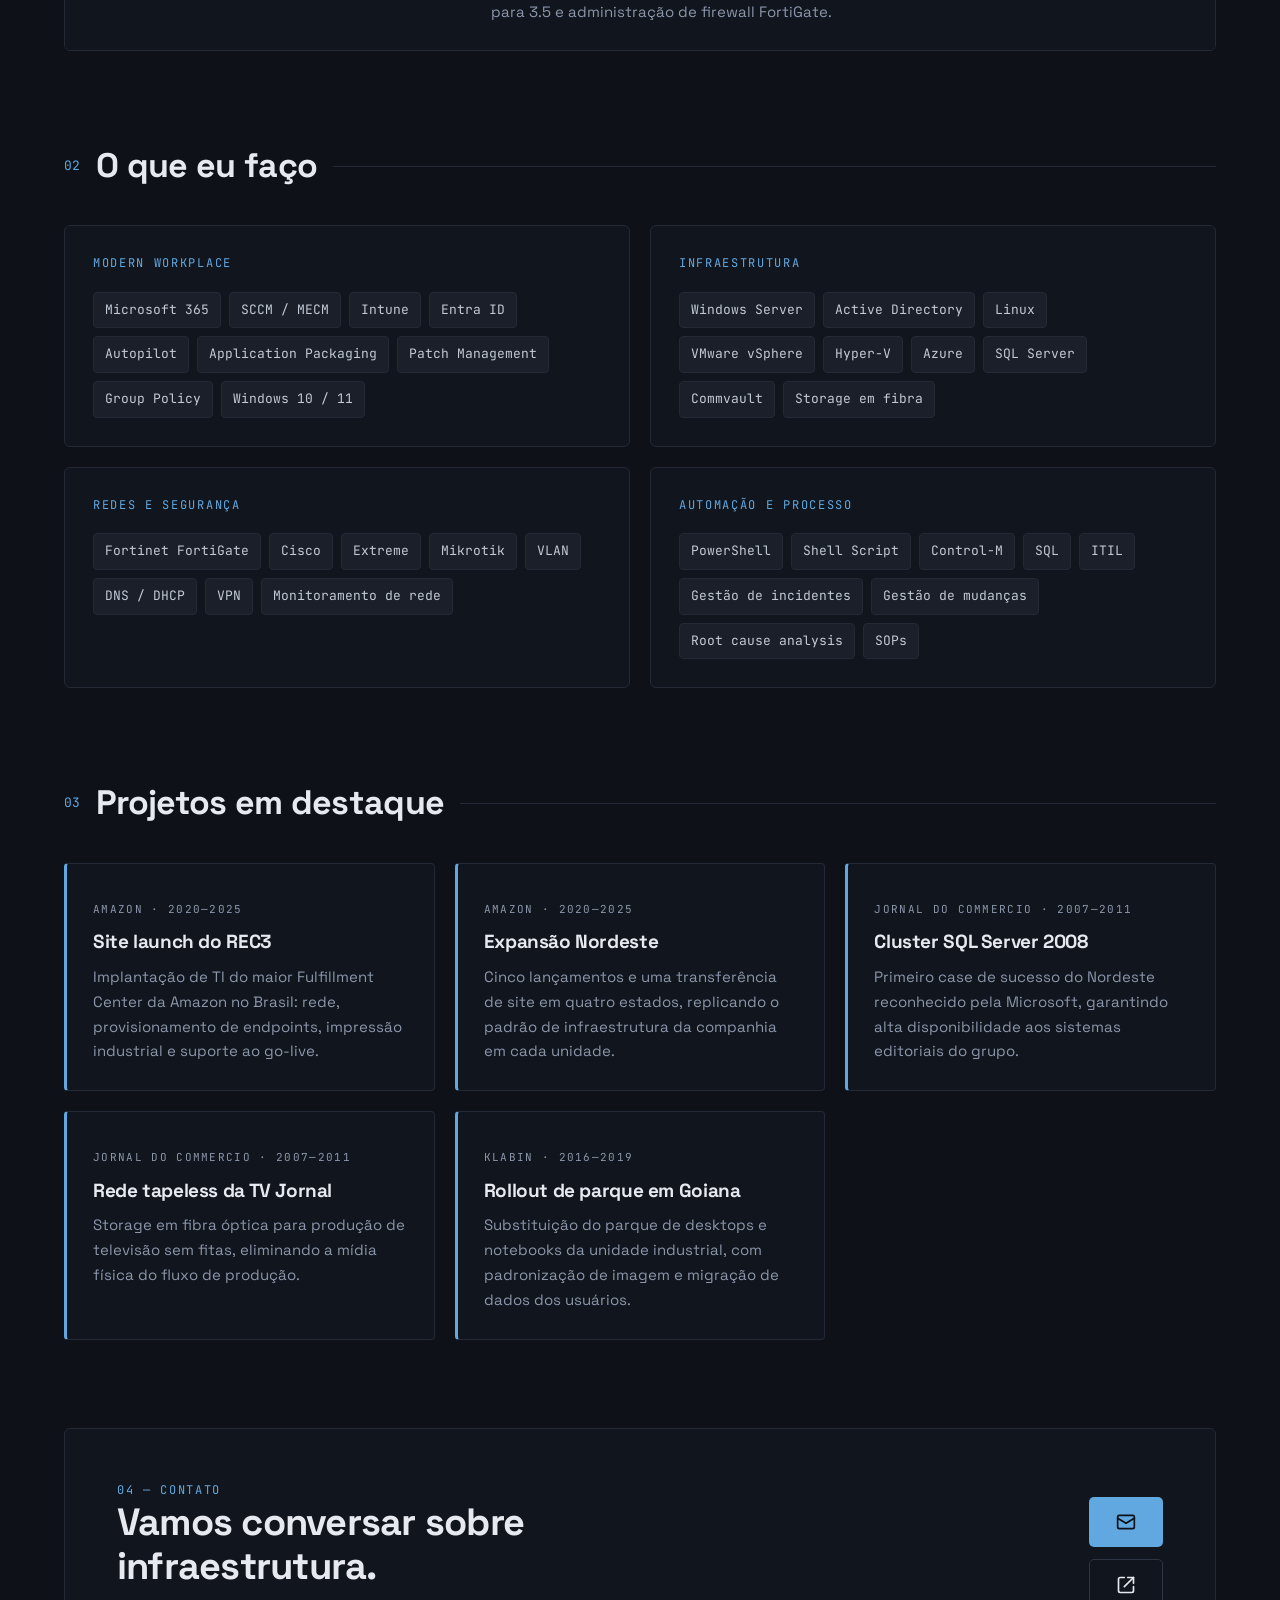
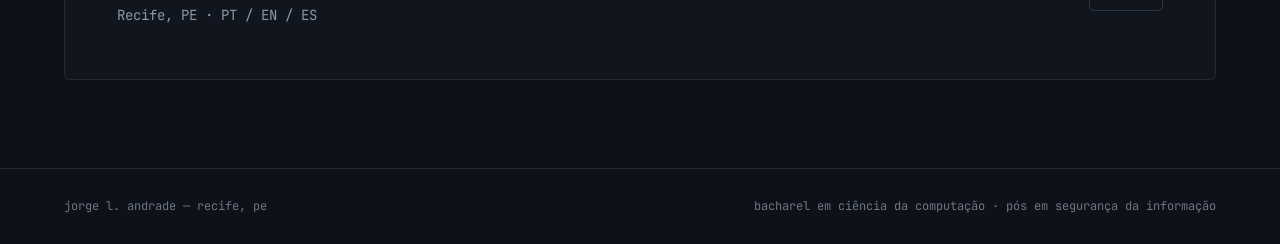
==== commit 2a42e2e4: "Add files via upload" ====
--- a/index.html
+++ b/index.html
@@ -202,8 +202,8 @@
         <p class="where">Recife, PE · PT / EN / ES</p>
       </div>
       <div class="links">
-        <a class="btn btn-fill" href="mailto:jleo.andrade@gmail.com"><svg width="17" height="17" viewBox="0 0 24 24" fill="none" stroke="currentColor" stroke-width="2" stroke-linecap="round" stroke-linejoin="round" aria-hidden="true"><rect x="2" y="4" width="20" height="16" rx="2"/><path d="m2 7.5 10 6 10-6"/></svg>jleo.andrade@gmail.com</a>
-        <a class="btn btn-line" href="https://www.linkedin.com/in/jorgeleandro/"><svg width="17" height="17" viewBox="0 0 24 24" fill="none" stroke="currentColor" stroke-width="2" stroke-linecap="round" stroke-linejoin="round" aria-hidden="true"><path d="M14 3h7v7"/><path d="M10 14 21 3"/><path d="M21 14v5a2 2 0 0 1-2 2H5a2 2 0 0 1-2-2V5a2 2 0 0 1 2-2h5"/></svg>linkedin.com/in/jorgeleandro</a>
+        <a class="btn btn-fill btn-icon" href="mailto:jleo.andrade@gmail.com" aria-label="Enviar e-mail" title="E-mail"><svg width="20" height="20" viewBox="0 0 24 24" fill="none" stroke="currentColor" stroke-width="2" stroke-linecap="round" stroke-linejoin="round" aria-hidden="true"><rect x="2" y="4" width="20" height="16" rx="2"/><path d="m2 7.5 10 6 10-6"/></svg></a>
+        <a class="btn btn-line btn-icon" href="https://www.linkedin.com/in/jorgeleandro/" aria-label="Perfil no LinkedIn" title="LinkedIn"><svg width="20" height="20" viewBox="0 0 24 24" fill="none" stroke="currentColor" stroke-width="2" stroke-linecap="round" stroke-linejoin="round" aria-hidden="true"><path d="M14 3h7v7"/><path d="M10 14 21 3"/><path d="M21 14v5a2 2 0 0 1-2 2H5a2 2 0 0 1-2-2V5a2 2 0 0 1 2-2h5"/></svg></a>
       </div>
     </div>
   </section>
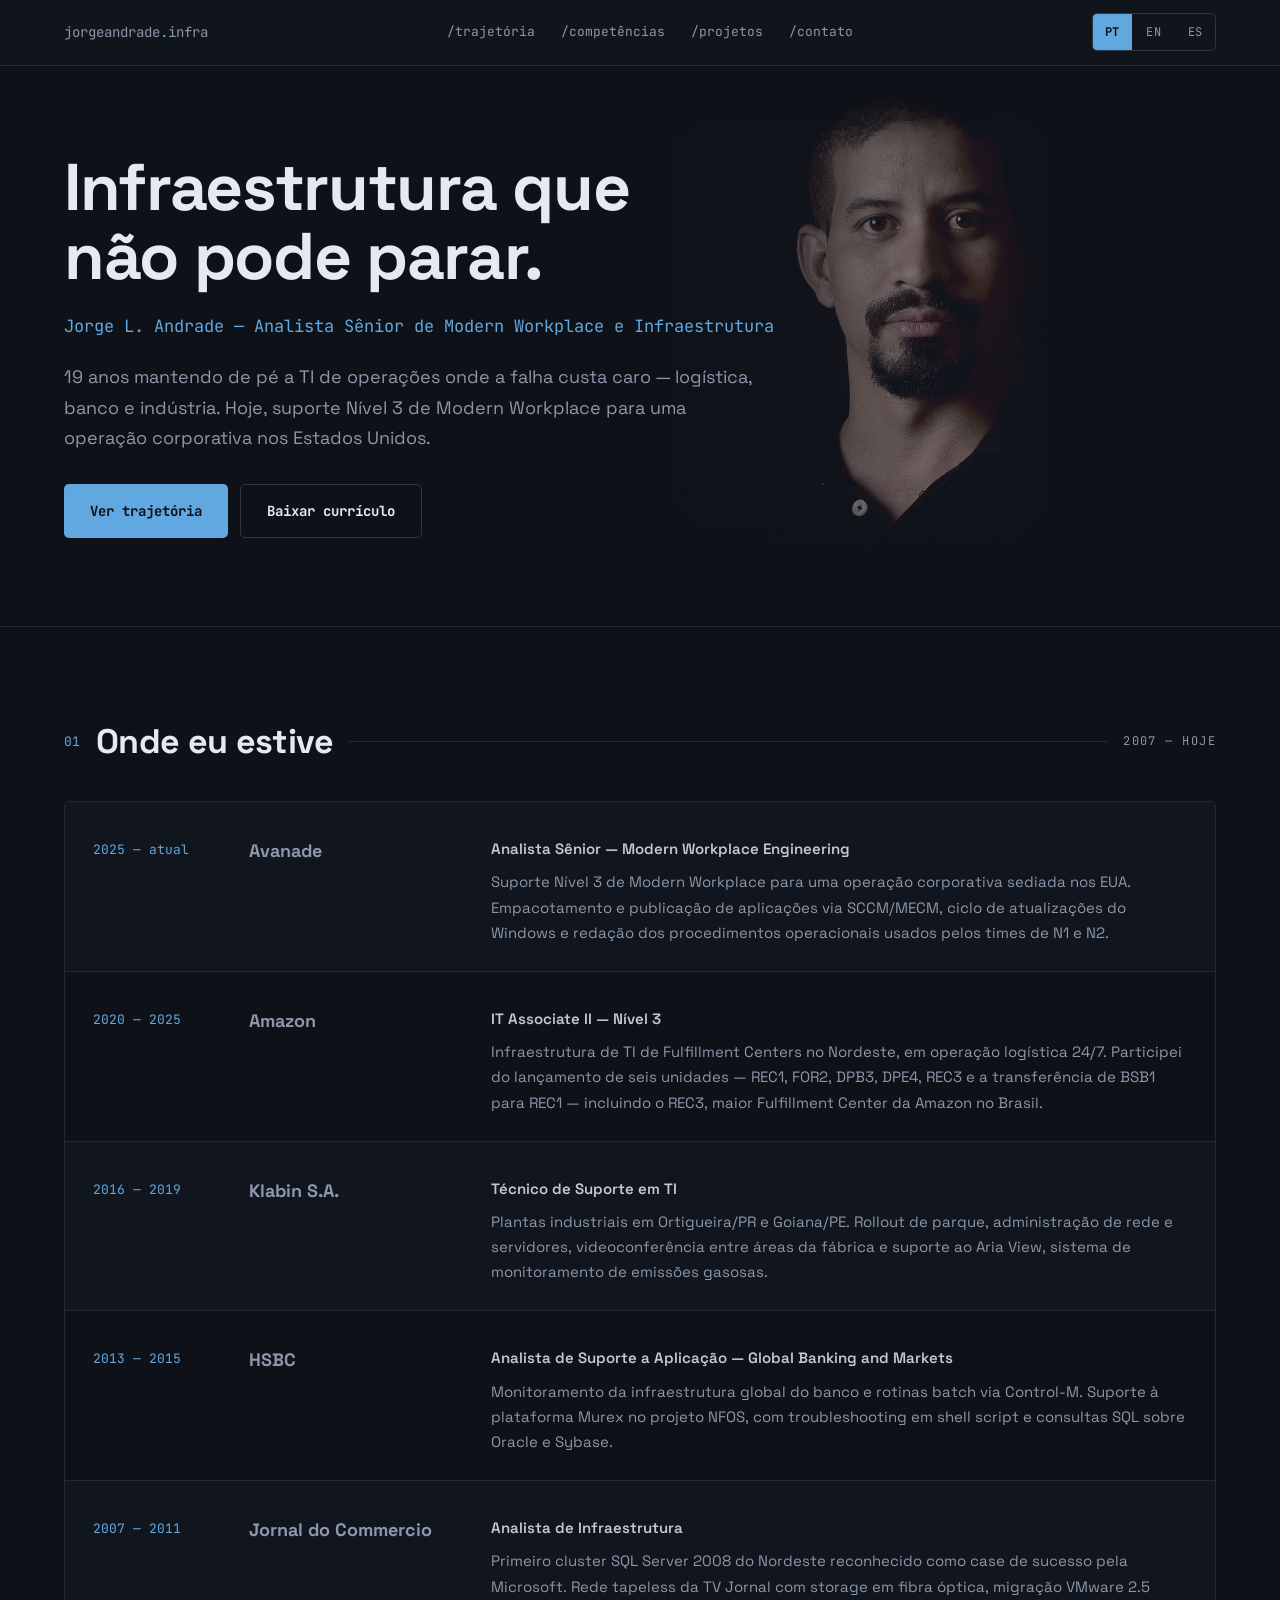
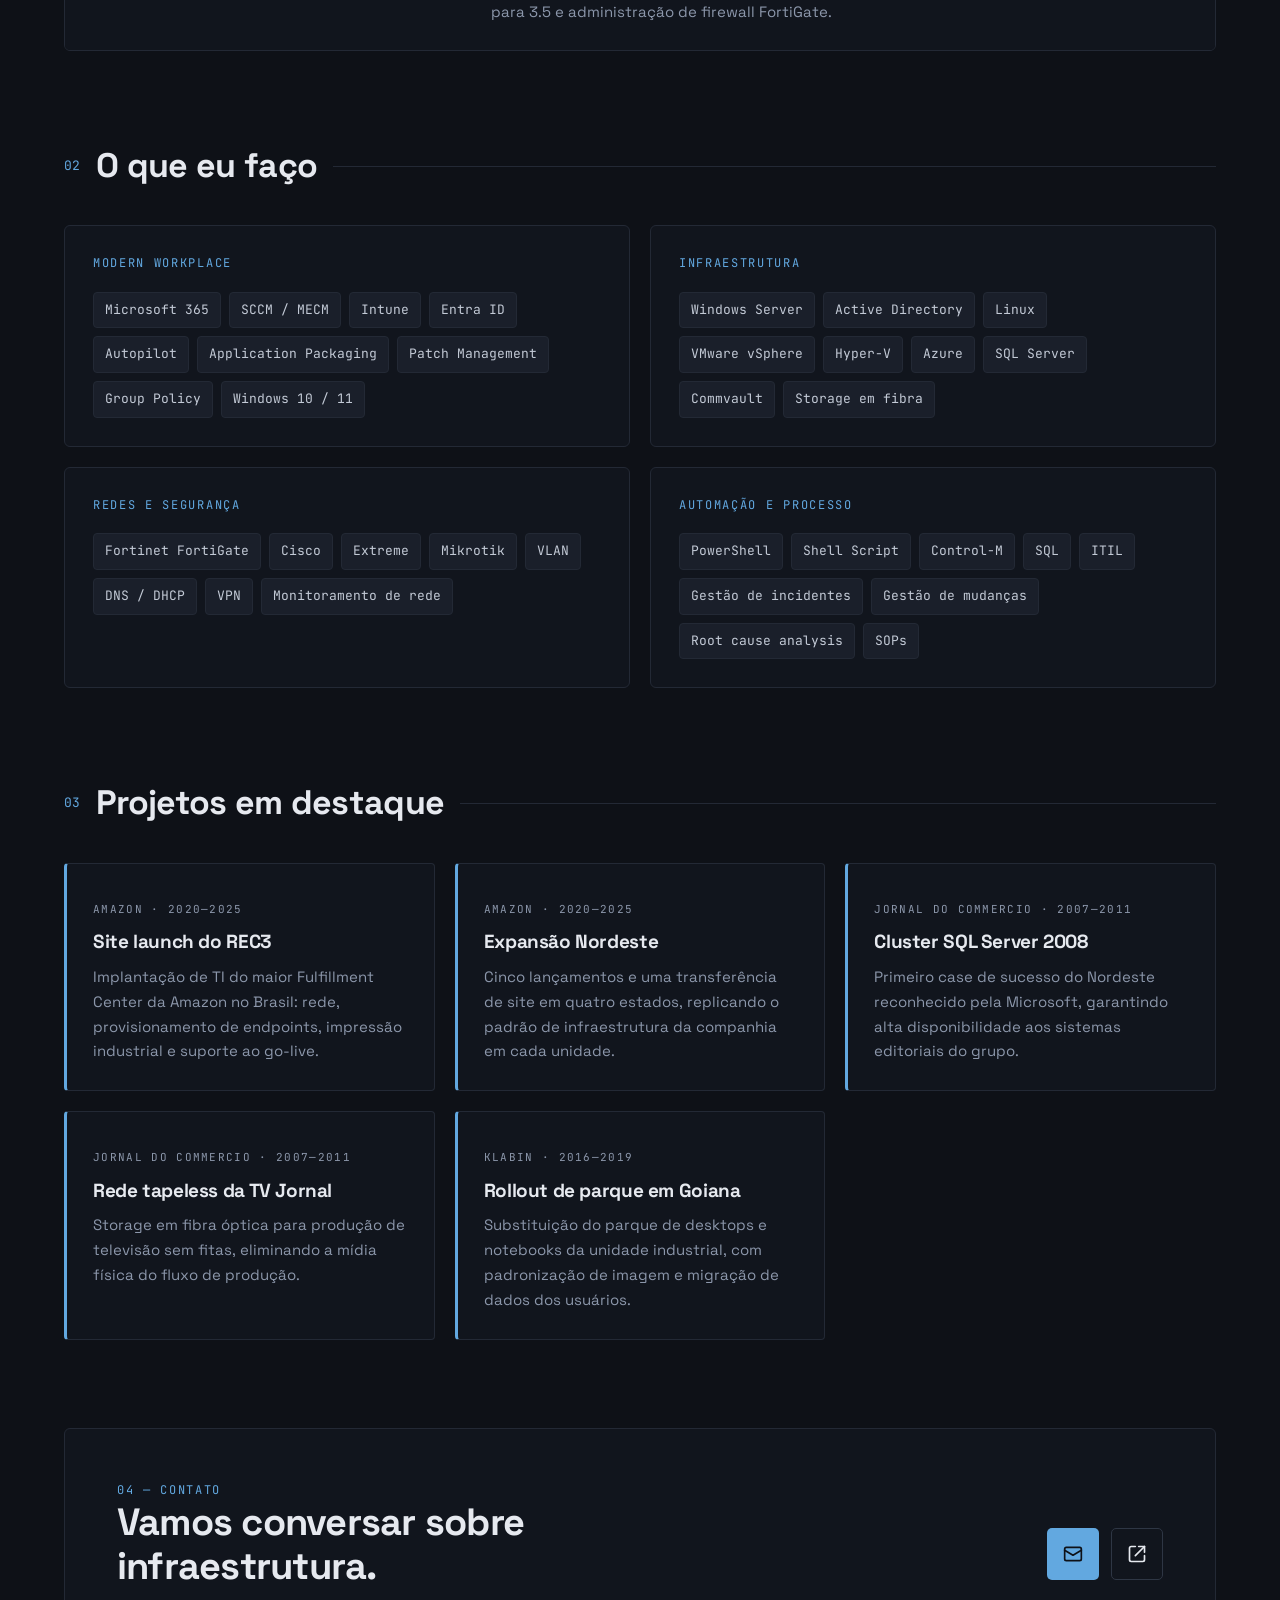
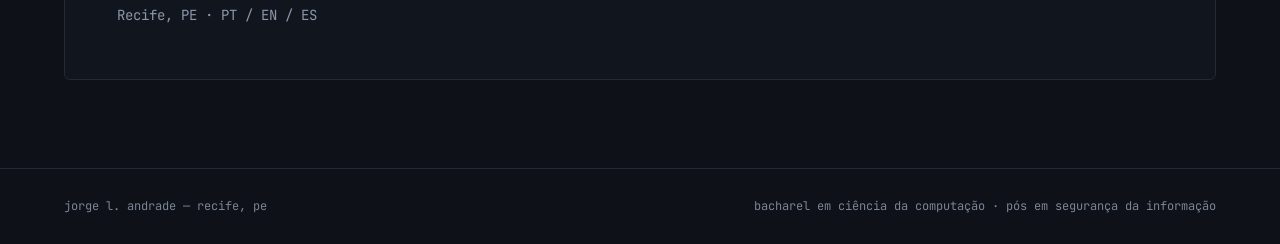
==== commit 1d3052c7: "Corrige CSS publicado, navegação fixa, contraste do rodapé e metadados de compartilhamento - assets/" ====
--- a/index.html
+++ b/index.html
@@ -8,13 +8,29 @@
 <meta property="og:title" content="Jorge L. Andrade — Modern Workplace e Infraestrutura de TI">
 <meta property="og:description" content="19 anos mantendo de pé a TI de operações onde a falha custa caro — logística, banco e indústria.">
 <meta property="og:type" content="profile">
-<link rel="alternate" hreflang="pt-BR" href="index.html">
-<link rel="alternate" hreflang="en" href="en.html">
-<link rel="alternate" hreflang="es" href="es.html">
+<meta property="og:url" content="https://jleoandrade.github.io/site-jorge-andrade/">
+<meta property="og:site_name" content="Jorge L. Andrade">
+<meta property="og:locale" content="pt_BR">
+<meta property="og:locale:alternate" content="en_US">
+<meta property="og:locale:alternate" content="es_ES">
+<meta property="og:image" content="https://jleoandrade.github.io/site-jorge-andrade/assets/img/og.jpg">
+<meta property="og:image:width" content="1200">
+<meta property="og:image:height" content="630">
+<meta property="og:image:alt" content="Retrato de Jorge L. Andrade">
+<meta name="twitter:card" content="summary_large_image">
+<link rel="canonical" href="https://jleoandrade.github.io/site-jorge-andrade/">
+<link rel="alternate" hreflang="pt-BR" href="https://jleoandrade.github.io/site-jorge-andrade/">
+<link rel="alternate" hreflang="en" href="https://jleoandrade.github.io/site-jorge-andrade/en.html">
+<link rel="alternate" hreflang="es" href="https://jleoandrade.github.io/site-jorge-andrade/es.html">
+<link rel="alternate" hreflang="x-default" href="https://jleoandrade.github.io/site-jorge-andrade/">
+<link rel="icon" href="assets/img/favicon.svg" type="image/svg+xml">
+<link rel="apple-touch-icon" href="assets/img/apple-touch-icon.png">
+<meta name="theme-color" content="#0E1117">
 <link rel="preconnect" href="https://fonts.googleapis.com">
 <link rel="preconnect" href="https://fonts.gstatic.com" crossorigin>
 <link rel="stylesheet" href="https://fonts.googleapis.com/css2?family=Space+Grotesk:wght@400;500;600;700&family=JetBrains+Mono:wght@400;500;700&display=swap">
 <link rel="stylesheet" href="assets/style.css">
+<script src="assets/nav.js" defer></script>
 </head>
 <body>
 
@@ -27,7 +43,7 @@
       <a href="#historico">/trajetória</a>
       <a href="#competencias">/competências</a>
       <a href="#projetos">/projetos</a>
-      <a class="on" href="#contato">/contato</a>
+      <a href="#contato">/contato</a>
     </nav>
     <div class="langs">
       <a href="index.html" aria-current="true" lang="pt-BR">PT</a>
--- a/assets/style.css
+++ b/assets/style.css
@@ -7,7 +7,7 @@
   --ink: #E6E9EF;
   --ink-2: #C3CAD6;
   --muted: #8C97AB;
-  --muted-2: #6B7688;
+  --muted-2: #7A8597;
   --accent: #62A8E0;
   --accent-hi: #8FC4EE;
   --sans: 'Space Grotesk', system-ui, -apple-system, sans-serif;
@@ -17,7 +17,13 @@
 
 * { box-sizing: border-box; }
 
-html { scroll-behavior: smooth; }
+/* --topbar-h é atualizado por assets/nav.js com a altura real da barra fixa;
+   o valor abaixo é só o fallback sem JavaScript. */
+html {
+  --topbar-h: 64px;
+  scroll-behavior: smooth;
+  scroll-padding-top: calc(var(--topbar-h) + 16px);
+}
 @media (prefers-reduced-motion: reduce) { html { scroll-behavior: auto; } }
 
 body {
@@ -109,8 +115,10 @@
 .btn {
   font-family: var(--mono); font-size: 14px; font-weight: 700;
   padding: 15px 26px; border-radius: 5px; min-height: 48px;
-  display: inline-flex; align-items: center; justify-content: center;
-}
+  display: inline-flex; align-items: center; justify-content: center; gap: 10px;
+}
+.btn svg { flex-shrink: 0; }
+.btn-icon { width: 52px; height: 52px; padding: 0; }
 .btn:hover { text-decoration: none; }
 .btn-fill { background: var(--accent); color: var(--bg); }
 .btn-fill:hover { background: var(--accent-hi); color: var(--bg); }
@@ -192,7 +200,7 @@
   text-transform: uppercase; color: var(--accent);
 }
 .contact .where { font-family: var(--mono); font-size: 14px; color: var(--muted); padding-top: 16px; }
-.contact .links { display: flex; flex-direction: column; gap: 12px; flex-shrink: 0; }
+.contact .links { display: flex; gap: 12px; flex-shrink: 0; }
 .contact .links .btn { justify-content: center; }
 
 footer {
@@ -205,6 +213,21 @@
 /* ---------- responsivo ---------- */
 
 @media (max-width: 980px) {
+  html { --topbar-h: 92px; }
+  /* barra em duas linhas fixas: marca + idiomas em cima, menu rolável embaixo */
+  .topbar .wrap {
+    display: grid; grid-template-columns: minmax(0, 1fr) auto;
+    gap: 0 16px; padding-block: 8px 0; min-height: 0;
+  }
+  .brand { grid-row: 1; grid-column: 1; }
+  .langs { grid-row: 1; grid-column: 2; }
+  .topnav {
+    grid-row: 2; grid-column: 1 / -1; flex-wrap: nowrap; gap: 20px;
+    overflow-x: auto; scrollbar-width: none;
+    margin-inline: calc(-1 * var(--pad)); padding-inline: var(--pad);
+  }
+  .topnav::-webkit-scrollbar { display: none; }
+  .topnav a { white-space: nowrap; flex-shrink: 0; }
   .job { grid-template-columns: 110px 1fr; gap: 12px 24px; }
   .job .role-cell { grid-column: 2; }
   .grid-3 { grid-template-columns: repeat(2, minmax(0, 1fr)); }
